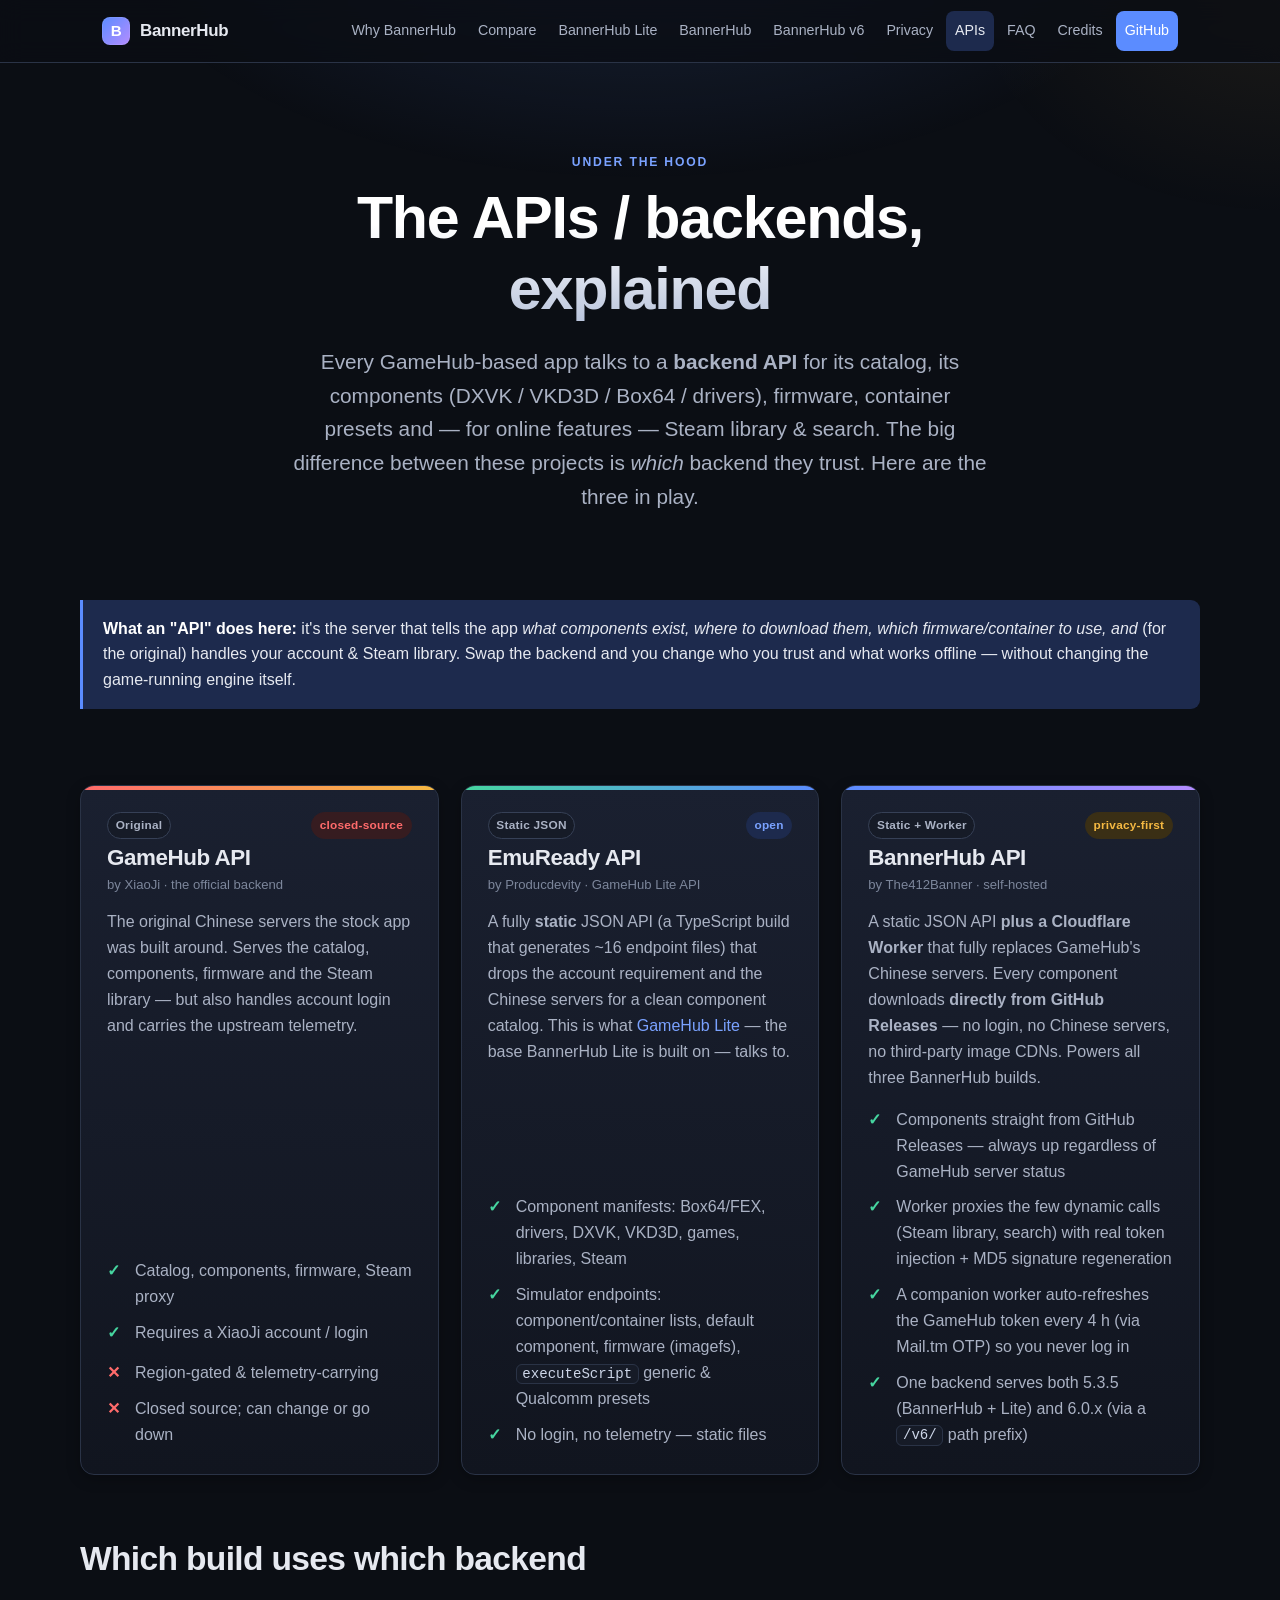
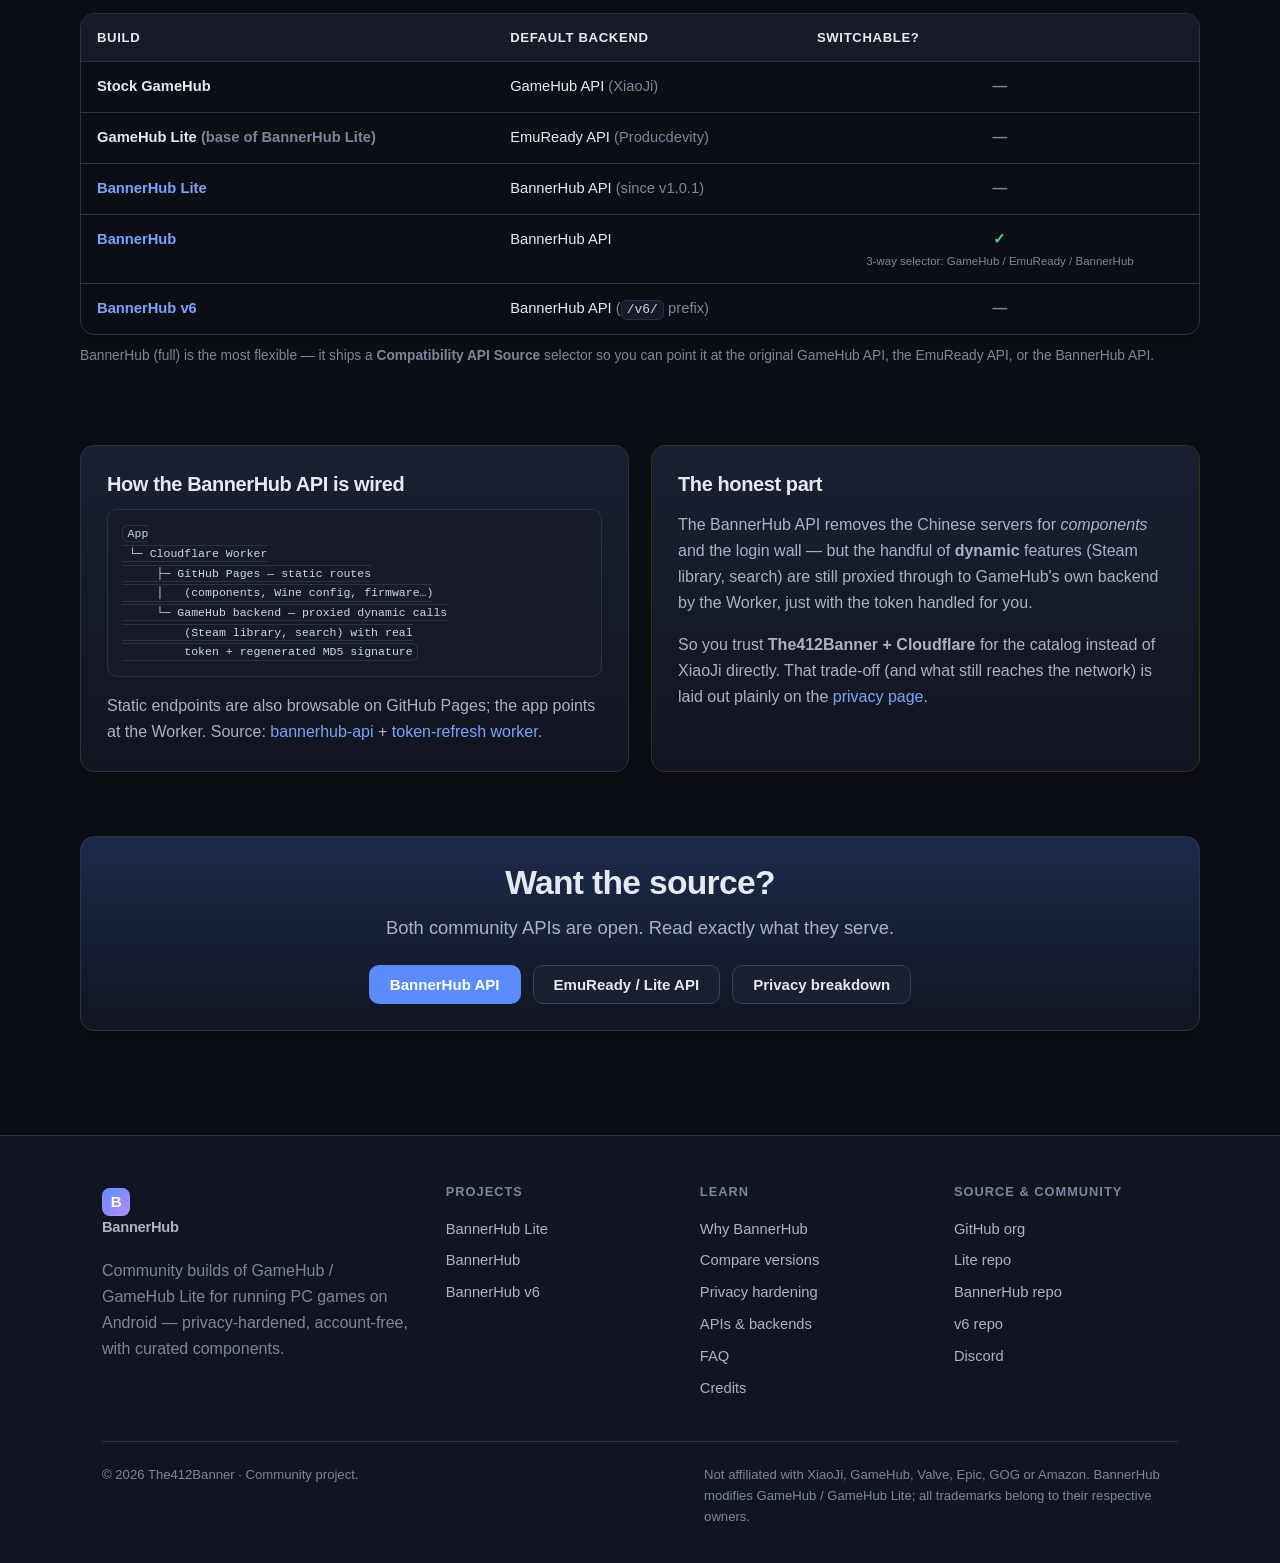
==== apis.html @ e7d0327b "BannerHub website: landing, 3 product pages, comparison matrix, privacy, APIs, FAQ, credits + releas" ====
<!DOCTYPE html>
<html lang="en">
<head>
<meta charset="utf-8">
<meta name="viewport" content="width=device-width, initial-scale=1">
<title>The APIs / backends explained — BannerHub</title>
<meta name="description" content="What the three GameHub backends are and what each offers — the original GameHub API (XiaoJi), the EmuReady / GameHub Lite API (Producdevity), and the self-hosted privacy-respecting BannerHub API — plus which build uses which.">
<link rel="stylesheet" href="assets/css/style.css">
<link rel="icon" href="data:image/svg+xml,%3Csvg xmlns='http://www.w3.org/2000/svg' viewBox='0 0 32 32'%3E%3Crect width='32' height='32' rx='8' fill='%235b8cff'/%3E%3Ctext x='16' y='23' font-size='20' font-family='sans-serif' font-weight='900' fill='white' text-anchor='middle'%3EB%3C/text%3E%3C/svg%3E">
</head>
<body>

<header class="site-header">
  <div class="wrap nav">
    <a class="brand" href="index.html"><span class="logo">B</span> BannerHub</a>
    <button class="nav-toggle" aria-label="Toggle menu" aria-expanded="false">☰</button>
    <nav class="nav-links">
      <a href="why.html">Why BannerHub</a>
      <a href="compare.html">Compare</a>
      <a href="lite.html">BannerHub Lite</a>
      <a href="bannerhub.html">BannerHub</a>
      <a href="v6.html">BannerHub v6</a>
      <a href="v6-privacy.html">Privacy</a>
      <a href="apis.html">APIs</a>
      <a href="faq.html">FAQ</a>
      <a href="credits.html">Credits</a>
      <a class="nav-cta" href="https://github.com/The412Banner" target="_blank" rel="noopener">GitHub</a>
    </nav>
  </div>
</header>

<main>
  <section class="hero wrap" style="padding-bottom:24px">
    <p class="eyebrow">Under the hood</p>
    <h1>The APIs / backends,<br>explained</h1>
    <p class="lead" style="margin:0 auto">Every GameHub-based app talks to a <strong>backend API</strong> for its catalog, its components (DXVK / VKD3D / Box64 / drivers), firmware, container presets and — for online features — Steam library &amp; search. The big difference between these projects is <em>which</em> backend they trust. Here are the three in play.</p>
  </section>

  <section class="wrap section-tight">
    <div class="note">
      <p><strong>What an "API" does here:</strong> it's the server that tells the app <em>what components exist, where to download them, which firmware/container to use, and</em> (for the original) handles your account &amp; Steam library. Swap the backend and you change who you trust and what works offline — without changing the game-running engine itself.</p>
    </div>
  </section>

  <!-- THREE APIS -->
  <section class="section wrap" style="padding-top:14px">
    <div class="grid grid-3">

      <!-- GAMEHUB API -->
      <div class="card product-card fade-up" style="--accentline:linear-gradient(90deg,#ff6b6b,#f5b942)">
        <div class="pc-top"><span class="badge">Original</span><span class="badge" style="color:var(--red);border-color:var(--red-dim);background:var(--red-dim)">closed-source</span></div>
        <h3>GameHub API</h3>
        <p class="pc-base">by XiaoJi · the official backend</p>
        <p class="pc-desc">The original Chinese servers the stock app was built around. Serves the catalog, components, firmware and the Steam library — but also handles account login and carries the upstream telemetry.</p>
        <ul class="flist" style="margin-bottom:14px">
          <li>Catalog, components, firmware, Steam proxy</li>
          <li>Requires a XiaoJi account / login</li>
        </ul>
        <ul class="flist kill" style="margin-bottom:0">
          <li>Region-gated &amp; telemetry-carrying</li>
          <li>Closed source; can change or go down</li>
        </ul>
      </div>

      <!-- EMUREADY API -->
      <div class="card product-card fade-up" style="--accentline:linear-gradient(90deg,#46d6a0,#5b8cff)">
        <div class="pc-top"><span class="badge">Static JSON</span><span class="badge blue">open</span></div>
        <h3>EmuReady API</h3>
        <p class="pc-base">by Producdevity · GameHub&nbsp;Lite API</p>
        <p class="pc-desc">A fully <b>static</b> JSON API (a TypeScript build that generates ~16 endpoint files) that drops the account requirement and the Chinese servers for a clean component catalog. This is what <a href="lite.html">GameHub&nbsp;Lite</a> — the base BannerHub Lite is built on — talks to.</p>
        <ul class="flist" style="margin-bottom:0">
          <li>Component manifests: Box64/FEX, drivers, DXVK, VKD3D, games, libraries, Steam</li>
          <li>Simulator endpoints: component/container lists, default component, firmware (imagefs), <code>executeScript</code> generic &amp; Qualcomm presets</li>
          <li>No login, no telemetry — static files</li>
        </ul>
      </div>

      <!-- BANNERHUB API -->
      <div class="card product-card fade-up" style="--accentline:linear-gradient(90deg,#5b8cff,#b48cff)">
        <div class="pc-top"><span class="badge">Static + Worker</span><span class="badge amber">privacy-first</span></div>
        <h3>BannerHub API</h3>
        <p class="pc-base">by The412Banner · self-hosted</p>
        <p class="pc-desc">A static JSON API <b>plus a Cloudflare Worker</b> that fully replaces GameHub's Chinese servers. Every component downloads <b>directly from GitHub Releases</b> — no login, no Chinese servers, no third-party image CDNs. Powers all three BannerHub builds.</p>
        <ul class="flist" style="margin-bottom:0">
          <li>Components straight from GitHub Releases — always up regardless of GameHub server status</li>
          <li>Worker proxies the few dynamic calls (Steam library, search) with real token injection + MD5 signature regeneration</li>
          <li>A companion worker auto-refreshes the GameHub token every 4 h (via Mail.tm OTP) so you never log in</li>
          <li>One backend serves both 5.3.5 (BannerHub + Lite) and 6.0.x (via a <code>/v6/</code> path prefix)</li>
        </ul>
      </div>

    </div>
  </section>

  <!-- WHICH BUILD USES WHICH -->
  <section class="section wrap" style="padding-top:0">
    <div class="sec-head"><h2 class="fade-up">Which build uses which backend</h2></div>
    <div class="table-scroll fade-up">
      <table>
        <thead><tr><th>Build</th><th>Default backend</th><th>Switchable?</th></tr></thead>
        <tbody>
          <tr><td class="feat">Stock GameHub</td><td>GameHub API <span class="muted">(XiaoJi)</span></td><td class="cmp n">—</td></tr>
          <tr><td class="feat">GameHub Lite <span class="muted">(base of BannerHub Lite)</span></td><td>EmuReady API <span class="muted">(Producdevity)</span></td><td class="cmp n">—</td></tr>
          <tr><td class="feat"><a href="lite.html">BannerHub Lite</a></td><td>BannerHub API <span class="muted">(since v1.0.1)</span></td><td class="cmp n">—</td></tr>
          <tr><td class="feat"><a href="bannerhub.html">BannerHub</a></td><td>BannerHub API</td><td class="cmp y">✓ <small>3-way selector: GameHub / EmuReady / BannerHub</small></td></tr>
          <tr><td class="feat"><a href="v6.html">BannerHub v6</a></td><td>BannerHub API <span class="muted">(<code>/v6/</code> prefix)</span></td><td class="cmp n">—</td></tr>
        </tbody>
      </table>
    </div>
    <p class="muted" style="margin-top:10px;font-size:.86rem">BannerHub (full) is the most flexible — it ships a <b>Compatibility API Source</b> selector so you can point it at the original GameHub API, the EmuReady API, or the BannerHub API.</p>
  </section>

  <!-- ARCHITECTURE / HONEST -->
  <section class="section wrap" style="padding-top:0">
    <div class="grid grid-2">
      <div class="card fade-up">
        <h3 style="margin-top:0">How the BannerHub API is wired</h3>
        <pre style="background:var(--bg-3);border:1px solid var(--border);border-radius:10px;padding:14px;overflow:auto;font-size:.82rem;color:#cdd6e8;line-height:1.5"><code>App
 └─ Cloudflare Worker
     ├─ GitHub Pages — static routes
     │   (components, Wine config, firmware…)
     └─ GameHub backend — proxied dynamic calls
         (Steam library, search) with real
         token + regenerated MD5 signature</code></pre>
        <p style="margin-bottom:0">Static endpoints are also browsable on GitHub Pages; the app points at the Worker. Source: <a href="https://github.com/The412Banner/bannerhub-api" target="_blank" rel="noopener">bannerhub-api</a> + <a href="https://github.com/The412Banner/bannerhub-api-token-refresh" target="_blank" rel="noopener">token-refresh worker</a>.</p>
      </div>
      <div class="card fade-up" style="border-color:var(--accent-dim)">
        <h3 style="margin-top:0">The honest part</h3>
        <p>The BannerHub API removes the Chinese servers for <em>components</em> and the login wall — but the handful of <b>dynamic</b> features (Steam library, search) are still proxied through to GameHub's own backend by the Worker, just with the token handled for you.</p>
        <p style="margin-bottom:0">So you trust <b>The412Banner + Cloudflare</b> for the catalog instead of XiaoJi directly. That trade-off (and what still reaches the network) is laid out plainly on the <a href="v6-privacy.html">privacy page</a>.</p>
      </div>
    </div>
  </section>

  <section class="wrap section" style="padding-top:0">
    <div class="card center fade-up" style="background:linear-gradient(180deg,var(--primary-dim),var(--bg-2))">
      <h2 style="margin-bottom:.3em">Want the source?</h2>
      <p class="lead" style="margin:0 auto 22px">Both community APIs are open. Read exactly what they serve.</p>
      <div class="btn-row" style="justify-content:center">
        <a class="btn btn-primary" href="https://github.com/The412Banner/bannerhub-api" target="_blank" rel="noopener">BannerHub API</a>
        <a class="btn btn-ghost" href="https://github.com/Producdevity/gamehub-lite-api" target="_blank" rel="noopener">EmuReady / Lite API</a>
        <a class="btn btn-ghost" href="v6-privacy.html">Privacy breakdown</a>
      </div>
    </div>
  </section>

</main>

<footer class="site-footer">
  <div class="wrap">
    <div class="foot-grid">
      <div>
        <a class="brand" href="index.html"><span class="logo">B</span> BannerHub</a>
        <p class="foot-disc muted" style="margin-top:14px">Community builds of GameHub / GameHub&nbsp;Lite for running PC games on Android — privacy-hardened, account-free, with curated components.</p>
      </div>
      <div><h4>Projects</h4><a href="lite.html">BannerHub Lite</a><a href="bannerhub.html">BannerHub</a><a href="v6.html">BannerHub v6</a></div>
      <div><h4>Learn</h4><a href="why.html">Why BannerHub</a><a href="compare.html">Compare versions</a><a href="v6-privacy.html">Privacy hardening</a><a href="apis.html">APIs &amp; backends</a><a href="faq.html">FAQ</a><a href="credits.html">Credits</a></div>
      <div><h4>Source &amp; community</h4><a href="https://github.com/The412Banner" target="_blank" rel="noopener">GitHub org</a><a href="https://github.com/The412Banner/Bannerhub-Lite" target="_blank" rel="noopener">Lite repo</a><a href="https://github.com/The412Banner/BannerHub" target="_blank" rel="noopener">BannerHub repo</a><a href="https://github.com/The412Banner/bannerhub-revanced" target="_blank" rel="noopener">v6 repo</a><a href="https://discord.gg/n8S4G2WZQ4" target="_blank" rel="noopener">Discord</a></div>
    </div>
    <div class="foot-bottom">
      <span>© <span id="year">2026</span> The412Banner · Community project.</span>
      <span class="foot-disc">Not affiliated with XiaoJi, GameHub, Valve, Epic, GOG or Amazon. BannerHub modifies GameHub / GameHub&nbsp;Lite; all trademarks belong to their respective owners.</span>
    </div>
  </div>
</footer>

<script src="assets/js/main.js"></script>
</body>
</html>
---- assets/css/style.css ----
/* ============================================================
   BannerHub site — shared theme
   ============================================================ */
:root {
  --bg:        #0b0e14;
  --bg-2:      #11151f;
  --bg-3:      #161b27;
  --surface:   #1a2030;
  --surface-2: #212838;
  --border:    #2a3346;
  --border-2:  #364056;
  --text:      #e6e9f0;
  --text-2:    #aab2c4;
  --text-3:    #7c869b;
  --primary:   #5b8cff;
  --primary-2: #7aa2ff;
  --primary-dim:#1d2a4d;
  --accent:    #f5b942;       /* amber — BannerHub update-banner motif */
  --accent-dim:#3a2f15;
  --green:     #46d6a0;
  --green-dim: #15302a;
  --red:       #ff6b6b;
  --red-dim:   #361c20;
  --purple:    #b48cff;
  --radius:    14px;
  --radius-sm: 9px;
  --maxw:      1120px;
  --shadow:    0 10px 30px rgba(0,0,0,.35);
  --shadow-sm: 0 4px 14px rgba(0,0,0,.25);
  --font: -apple-system, BlinkMacSystemFont, "Segoe UI", Roboto, Helvetica, Arial, sans-serif;
  --mono: ui-monospace, SFMono-Regular, "SF Mono", Menlo, Consolas, monospace;
}

* { box-sizing: border-box; }
html { scroll-behavior: smooth; scroll-padding-top: 80px; }
body {
  margin: 0;
  font-family: var(--font);
  background: var(--bg);
  color: var(--text);
  line-height: 1.62;
  -webkit-font-smoothing: antialiased;
  text-rendering: optimizeLegibility;
  overflow-x: hidden;
}
body::before {
  /* subtle ambient glow */
  content: "";
  position: fixed; inset: 0;
  background:
    radial-gradient(70% 50% at 50% -10%, rgba(91,140,255,.16), transparent 60%),
    radial-gradient(40% 40% at 100% 0%, rgba(245,185,66,.07), transparent 60%);
  pointer-events: none; z-index: 0;
}
main, .site-header, .site-footer { position: relative; z-index: 1; }

a { color: var(--primary-2); text-decoration: none; }
a:hover { text-decoration: underline; }
img { max-width: 100%; }
h1,h2,h3,h4 { line-height: 1.2; font-weight: 700; letter-spacing: -.02em; }
h2 { font-size: clamp(1.5rem, 3vw, 2.1rem); margin: 0 0 .6em; }
h3 { font-size: 1.25rem; margin: 1.6em 0 .5em; }
p  { color: var(--text-2); }
code, kbd { font-family: var(--mono); font-size: .88em; background: var(--bg-3);
  border: 1px solid var(--border); border-radius: 6px; padding: .1em .4em; color: #cdd6e8; }
hr { border: none; border-top: 1px solid var(--border); margin: 2.5rem 0; }

.wrap { max-width: var(--maxw); margin: 0 auto; padding: 0 22px; }
.section { padding: 64px 0; }
.section-tight { padding: 40px 0; }
.muted { color: var(--text-3); }
.center { text-align: center; }
.lead { font-size: 1.15rem; color: var(--text-2); max-width: 60ch; }
.eyebrow { text-transform: uppercase; letter-spacing: .15em; font-size: .76rem;
  font-weight: 700; color: var(--primary-2); margin: 0 0 .6rem; }

/* ---------- header / nav ---------- */
.site-header {
  position: sticky; top: 0; z-index: 50;
  backdrop-filter: blur(12px);
  background: rgba(11,14,20,.78);
  border-bottom: 1px solid var(--border);
}
.nav { display: flex; align-items: center; gap: 12px; height: 62px; }
.brand { display: flex; align-items: center; gap: 10px; font-weight: 800;
  font-size: 1.06rem; color: var(--text); letter-spacing: -.02em; }
.brand:hover { text-decoration: none; }
.brand .logo {
  width: 28px; height: 28px; border-radius: 8px;
  background: linear-gradient(135deg, var(--primary), var(--purple));
  display: grid; place-items: center; color: #fff; font-weight: 900; font-size: .95rem;
  box-shadow: 0 0 0 1px rgba(255,255,255,.08) inset;
}
.brand .v6 { font-size: .62rem; color: var(--accent); font-weight: 800;
  border: 1px solid var(--accent-dim); background: var(--accent-dim);
  padding: .05em .4em; border-radius: 5px; }
.nav-links { display: flex; gap: 4px; margin-left: auto; align-items: center; }
.nav-links a {
  color: var(--text-2); padding: 8px 9px; border-radius: 8px; font-size: .89rem;
  font-weight: 500; white-space: nowrap; transition: background .15s, color .15s;
}
.nav-links a:hover { background: var(--surface); color: var(--text); text-decoration: none; }
.nav-links a.active { color: var(--text); background: var(--primary-dim); }
.nav-cta {
  background: var(--primary) !important; color: #fff !important; font-weight: 600;
}
.nav-cta:hover { background: var(--primary-2) !important; }
.nav-toggle { display: none; margin-left: auto; background: var(--surface);
  border: 1px solid var(--border); color: var(--text); width: 40px; height: 38px;
  border-radius: 9px; font-size: 1.2rem; cursor: pointer; }

@media (max-width: 860px) {
  .nav-toggle { display: block; }
  .nav-links {
    position: absolute; top: 62px; left: 0; right: 0; flex-direction: column;
    background: var(--bg-2); border-bottom: 1px solid var(--border);
    padding: 12px; gap: 4px; margin: 0; display: none;
  }
  .nav-links.open { display: flex; }
  .nav-links a { width: 100%; padding: 11px 14px; }
}

/* ---------- buttons ---------- */
.btn {
  display: inline-flex; align-items: center; gap: 8px; cursor: pointer;
  font-weight: 600; font-size: .94rem; padding: 11px 20px; border-radius: 10px;
  border: 1px solid transparent; transition: transform .12s, background .15s, border-color .15s;
  text-decoration: none; line-height: 1;
}
.btn:hover { text-decoration: none; transform: translateY(-1px); }
.btn-primary { background: var(--primary); color: #fff; }
.btn-primary:hover { background: var(--primary-2); }
.btn-ghost { background: var(--surface); color: var(--text); border-color: var(--border-2); }
.btn-ghost:hover { background: var(--surface-2); }
.btn-sm { padding: 8px 14px; font-size: .85rem; }
.btn-row { display: flex; flex-wrap: wrap; gap: 12px; }

/* ---------- hero ---------- */
.hero { padding: 90px 0 56px; text-align: center; }
.hero h1 { font-size: clamp(2.2rem, 6vw, 3.7rem); margin: 0 0 .35em;
  background: linear-gradient(180deg, #fff 30%, #b9c4dc); -webkit-background-clip: text;
  background-clip: text; -webkit-text-fill-color: transparent; }
.hero .lead { margin: 0 auto 28px; font-size: clamp(1.05rem,2.2vw,1.3rem); }
.hero .btn-row { justify-content: center; }
.hero-note { margin-top: 18px; font-size: .85rem; color: var(--text-3); }

/* ---------- cards / grid ---------- */
.grid { display: grid; gap: 22px; }
.grid-3 { grid-template-columns: repeat(3, 1fr); }
.grid-2 { grid-template-columns: repeat(2, 1fr); }
@media (max-width: 920px){ .grid-3 { grid-template-columns: 1fr; } .grid-2 { grid-template-columns: 1fr; } }

.card {
  background: linear-gradient(180deg, var(--surface), var(--bg-2));
  border: 1px solid var(--border); border-radius: var(--radius);
  padding: 26px; box-shadow: var(--shadow-sm);
}
.card.feature { padding: 22px; }
.card h3 { margin-top: 0; }

/* product cards */
.product-card { display: flex; flex-direction: column; position: relative; overflow: hidden; }
.product-card::before {
  content: ""; position: absolute; top: 0; left: 0; right: 0; height: 4px;
  background: var(--accentline, var(--primary));
}
.product-card .pc-top { display: flex; align-items: center; justify-content: space-between; gap: 10px; }
.product-card h3 { font-size: 1.4rem; margin: 6px 0 2px; }
.product-card .pc-base { font-size: .82rem; color: var(--text-3); margin: 0 0 14px; }
.product-card .pc-desc { color: var(--text-2); flex: 1; margin: 0 0 16px; }
.product-card .pc-meta { display: flex; flex-wrap: wrap; gap: 8px; margin-bottom: 16px; }
.product-card .btn-row { margin-top: auto; }

/* ---------- badges / chips ---------- */
.badge {
  display: inline-flex; align-items: center; gap: 5px; font-size: .74rem; font-weight: 700;
  padding: .25em .65em; border-radius: 999px; letter-spacing: .02em;
  border: 1px solid var(--border-2); background: var(--bg-3); color: var(--text-2);
}
.badge.ver { color: var(--green); border-color: var(--green-dim); background: var(--green-dim); }
.badge.amber { color: var(--accent); border-color: var(--accent-dim); background: var(--accent-dim); }
.badge.blue { color: var(--primary-2); border-color: var(--primary-dim); background: var(--primary-dim); }
.badge.purple { color: var(--purple); border-color: #2c2350; background: #2c2350; }
.chips { display: flex; flex-wrap: wrap; gap: 7px; }
.chip { font-size: .78rem; color: var(--text-2); background: var(--bg-3);
  border: 1px solid var(--border); border-radius: 7px; padding: .3em .6em; }

/* ---------- feature list ---------- */
.flist { list-style: none; padding: 0; margin: 0; display: grid; gap: 10px; }
.flist li { padding-left: 28px; position: relative; color: var(--text-2); }
.flist li::before { content: "✓"; position: absolute; left: 0; top: 0; color: var(--green);
  font-weight: 800; }
.flist.kill li::before { content: "✕"; color: var(--red); }
.flist.dot li::before { content: "•"; color: var(--primary-2); font-size: 1.3em; line-height: 1; }

/* ---------- tables / comparison ---------- */
.table-scroll { overflow-x: auto; border: 1px solid var(--border); border-radius: var(--radius);
  box-shadow: var(--shadow-sm); }
table { border-collapse: collapse; width: 100%; font-size: .92rem; }
th, td { text-align: left; padding: 13px 16px; border-bottom: 1px solid var(--border); vertical-align: top; }
thead th { background: var(--bg-3); color: var(--text); font-weight: 700; position: sticky; top: 0;
  font-size: .82rem; text-transform: uppercase; letter-spacing: .05em; }
tbody tr:hover { background: rgba(255,255,255,.018); }
tbody tr:last-child td { border-bottom: none; }
td.feat { font-weight: 600; color: var(--text); }
.cmp { text-align: center; font-weight: 700; }
.cmp.y { color: var(--green); }
.cmp.n { color: var(--text-3); }
.cmp.p { color: var(--accent); }
.cmp small { display: block; font-weight: 400; color: var(--text-3); font-size: .72rem; }
table.cmp-table th:not(:first-child), table.cmp-table td:not(:first-child) { text-align: center; }
table.cmp-table th:first-child { width: 34%; }
table.cmp-table thead th small { display: block; font-weight: 400; color: var(--text-3);
  font-size: .72rem; margin-top: 3px; text-transform: none; letter-spacing: 0; }
table.cmp-table thead th .v { color: var(--green); font-weight: 700; }
table.cmp-table tr.grp td { background: var(--bg-3); color: var(--primary-2); font-weight: 700;
  text-transform: uppercase; letter-spacing: .06em; font-size: .76rem; text-align: left !important;
  border-top: 2px solid var(--border-2); position: sticky; }

/* ---------- changelog / timeline ---------- */
.timeline { position: relative; margin: 0; padding: 0 0 0 26px; }
.timeline::before { content: ""; position: absolute; left: 6px; top: 6px; bottom: 6px;
  width: 2px; background: var(--border-2); }
.rel { position: relative; padding: 0 0 30px; }
.rel::before { content: ""; position: absolute; left: -26px; top: 5px; width: 12px; height: 12px;
  border-radius: 50%; background: var(--primary); box-shadow: 0 0 0 4px var(--bg); }
.rel.latest::before { background: var(--accent); box-shadow: 0 0 0 4px var(--bg), 0 0 12px var(--accent); }
.rel-head { display: flex; align-items: baseline; flex-wrap: wrap; gap: 10px; margin-bottom: 6px; }
.rel-head .ver { font-weight: 800; font-size: 1.12rem; color: var(--text); }
.rel-head .date { font-size: .8rem; color: var(--text-3); }
.rel-head a.src { font-size: .8rem; margin-left: auto; }
.rel ul { margin: 6px 0 0; padding-left: 18px; }
.rel ul li { color: var(--text-2); margin-bottom: 5px; }
.rel ul li b, .rel p b { color: var(--text); }

/* ---------- callouts ---------- */
.note { border-left: 3px solid var(--primary); background: var(--primary-dim);
  border-radius: 0 var(--radius-sm) var(--radius-sm) 0; padding: 16px 20px; margin: 22px 0; }
.note.warn { border-color: var(--accent); background: var(--accent-dim); }
.note.danger { border-color: var(--red); background: var(--red-dim); }
.note p { color: var(--text); margin: 0; }
.note p + p { margin-top: 8px; }
.note strong { color: #fff; }

/* ---------- FAQ accordion ---------- */
.faq { display: grid; gap: 12px; }
.faq details {
  border: 1px solid var(--border); border-radius: var(--radius-sm);
  background: var(--surface); overflow: hidden;
}
.faq details[open] { border-color: var(--border-2); }
.faq summary {
  cursor: pointer; list-style: none; padding: 17px 50px 17px 20px; font-weight: 600;
  color: var(--text); position: relative; user-select: none;
}
.faq summary::-webkit-details-marker { display: none; }
.faq summary::after { content: "+"; position: absolute; right: 20px; top: 50%;
  transform: translateY(-50%); font-size: 1.4rem; color: var(--primary-2); font-weight: 400;
  transition: transform .2s; }
.faq details[open] summary::after { transform: translateY(-50%) rotate(45deg); }
.faq summary:hover { background: var(--surface-2); }
.faq .faq-body { padding: 0 20px 18px; color: var(--text-2); }
.faq .faq-body p:first-child { margin-top: 0; }

/* ---------- section heading helper ---------- */
.sec-head { max-width: 62ch; margin-bottom: 34px; }
.sec-head.center { margin-left: auto; margin-right: auto; }

/* ---------- icon tiles (why page) ---------- */
.tile { display: flex; gap: 16px; align-items: flex-start; }
.tile .ic { flex: 0 0 auto; width: 44px; height: 44px; border-radius: 11px;
  display: grid; place-items: center; font-size: 1.35rem;
  background: var(--primary-dim); border: 1px solid var(--border-2); }
.tile h3 { margin: 2px 0 6px; font-size: 1.1rem; }
.tile p { margin: 0; }

/* ---------- footer ---------- */
.site-footer { border-top: 1px solid var(--border); background: var(--bg-2); padding: 48px 0 36px; margin-top: 40px; }
.foot-grid { display: grid; grid-template-columns: 1.4fr 1fr 1fr 1fr; gap: 30px; }
@media (max-width: 760px){ .foot-grid { grid-template-columns: 1fr 1fr; } }
.foot-grid h4 { font-size: .8rem; text-transform: uppercase; letter-spacing: .08em;
  color: var(--text-3); margin: 0 0 14px; }
.foot-grid a { display: block; color: var(--text-2); padding: 4px 0; font-size: .92rem; }
.foot-grid a:hover { color: var(--text); text-decoration: none; }
.foot-bottom { margin-top: 36px; padding-top: 22px; border-top: 1px solid var(--border);
  display: flex; flex-wrap: wrap; gap: 12px; justify-content: space-between;
  color: var(--text-3); font-size: .82rem; }
.foot-disc { max-width: 65ch; }

/* ---------- misc ---------- */
.pill-row { display: flex; flex-wrap: wrap; gap: 10px; align-items: center; margin: 10px 0; }
.kv { display: grid; grid-template-columns: max-content 1fr; gap: 6px 18px; font-size: .92rem; }
.kv dt { color: var(--text-3); }
.kv dd { margin: 0; color: var(--text); }
.anchor-nav { display: flex; flex-wrap: wrap; gap: 8px; margin: 24px 0 0; }
.anchor-nav a { font-size: .85rem; padding: 6px 12px; border-radius: 8px;
  background: var(--surface); border: 1px solid var(--border); color: var(--text-2); }
.anchor-nav a:hover { background: var(--surface-2); color: var(--text); text-decoration: none; }
.fade-up { opacity: 0; transform: translateY(14px); transition: opacity .6s ease, transform .6s ease; }
.fade-up.in { opacity: 1; transform: none; }
@media (prefers-reduced-motion: reduce){ .fade-up { opacity:1; transform:none; transition:none; } html{scroll-behavior:auto;} }
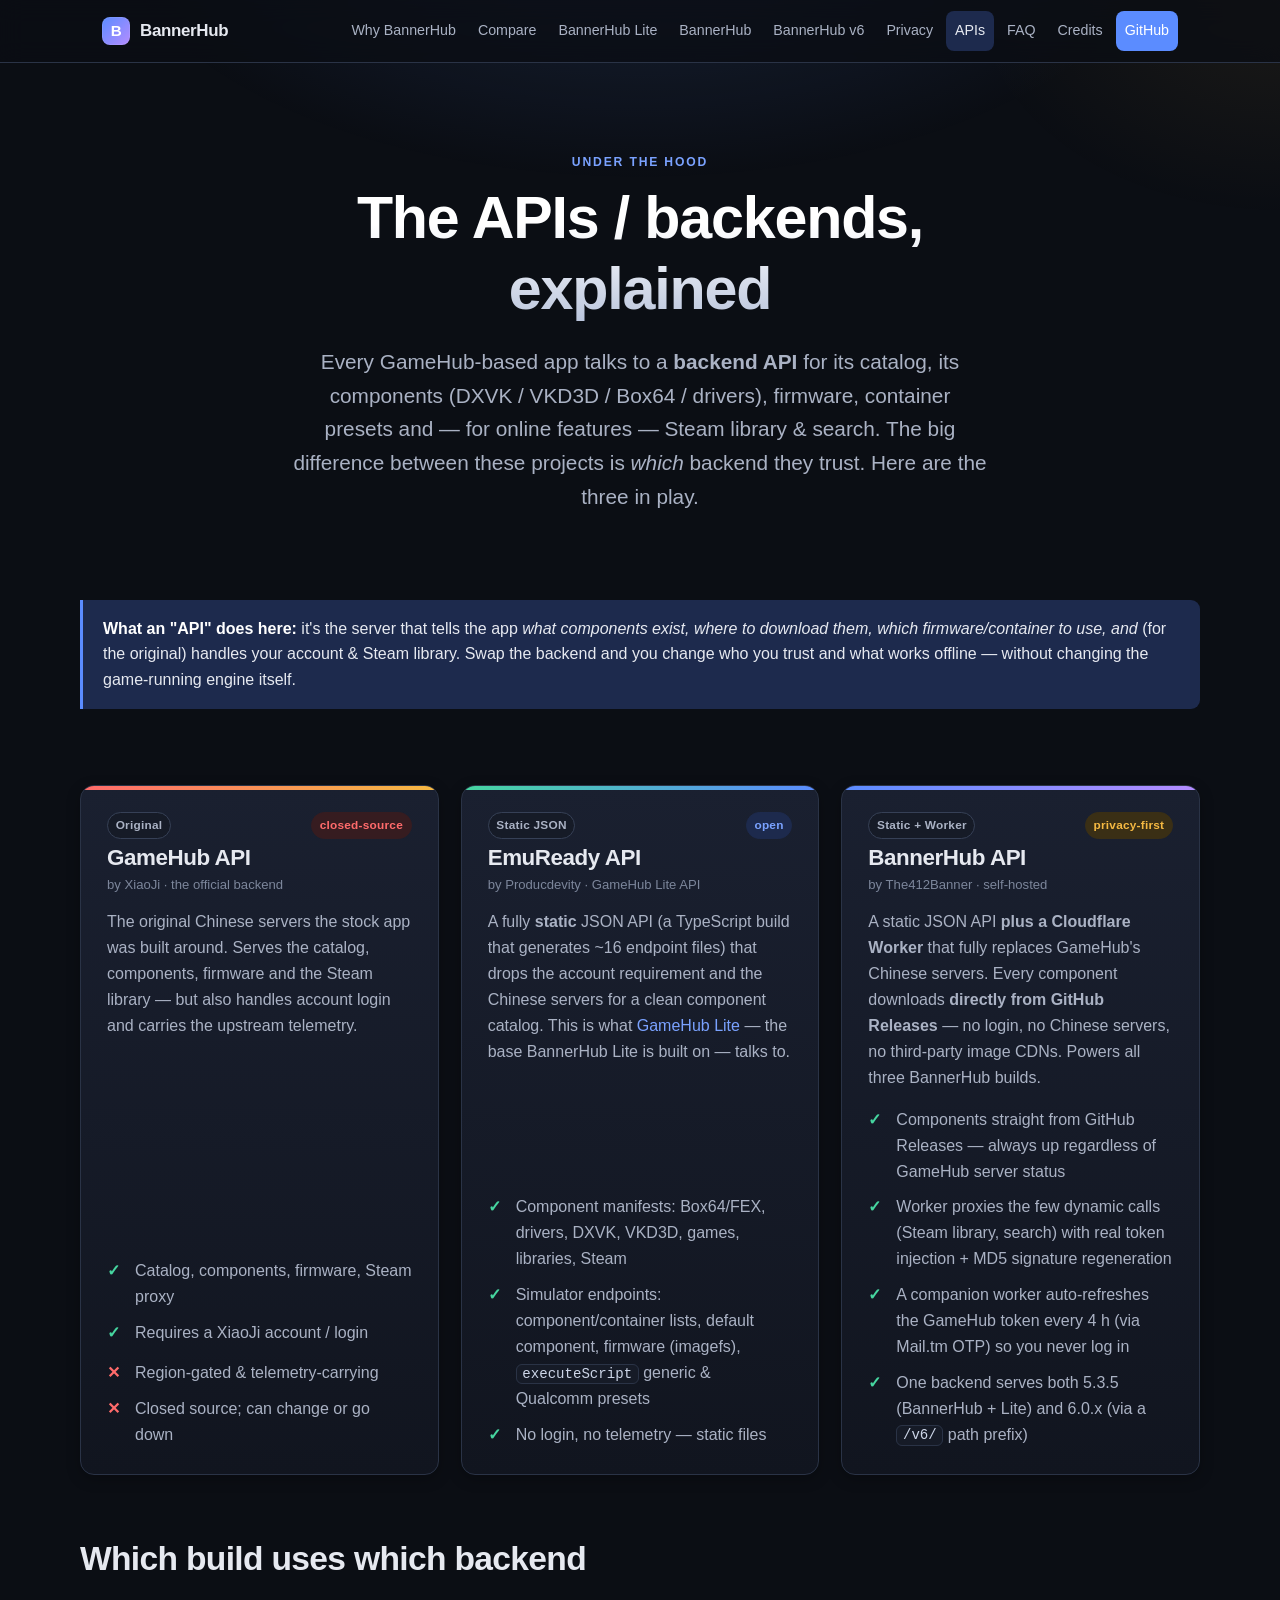
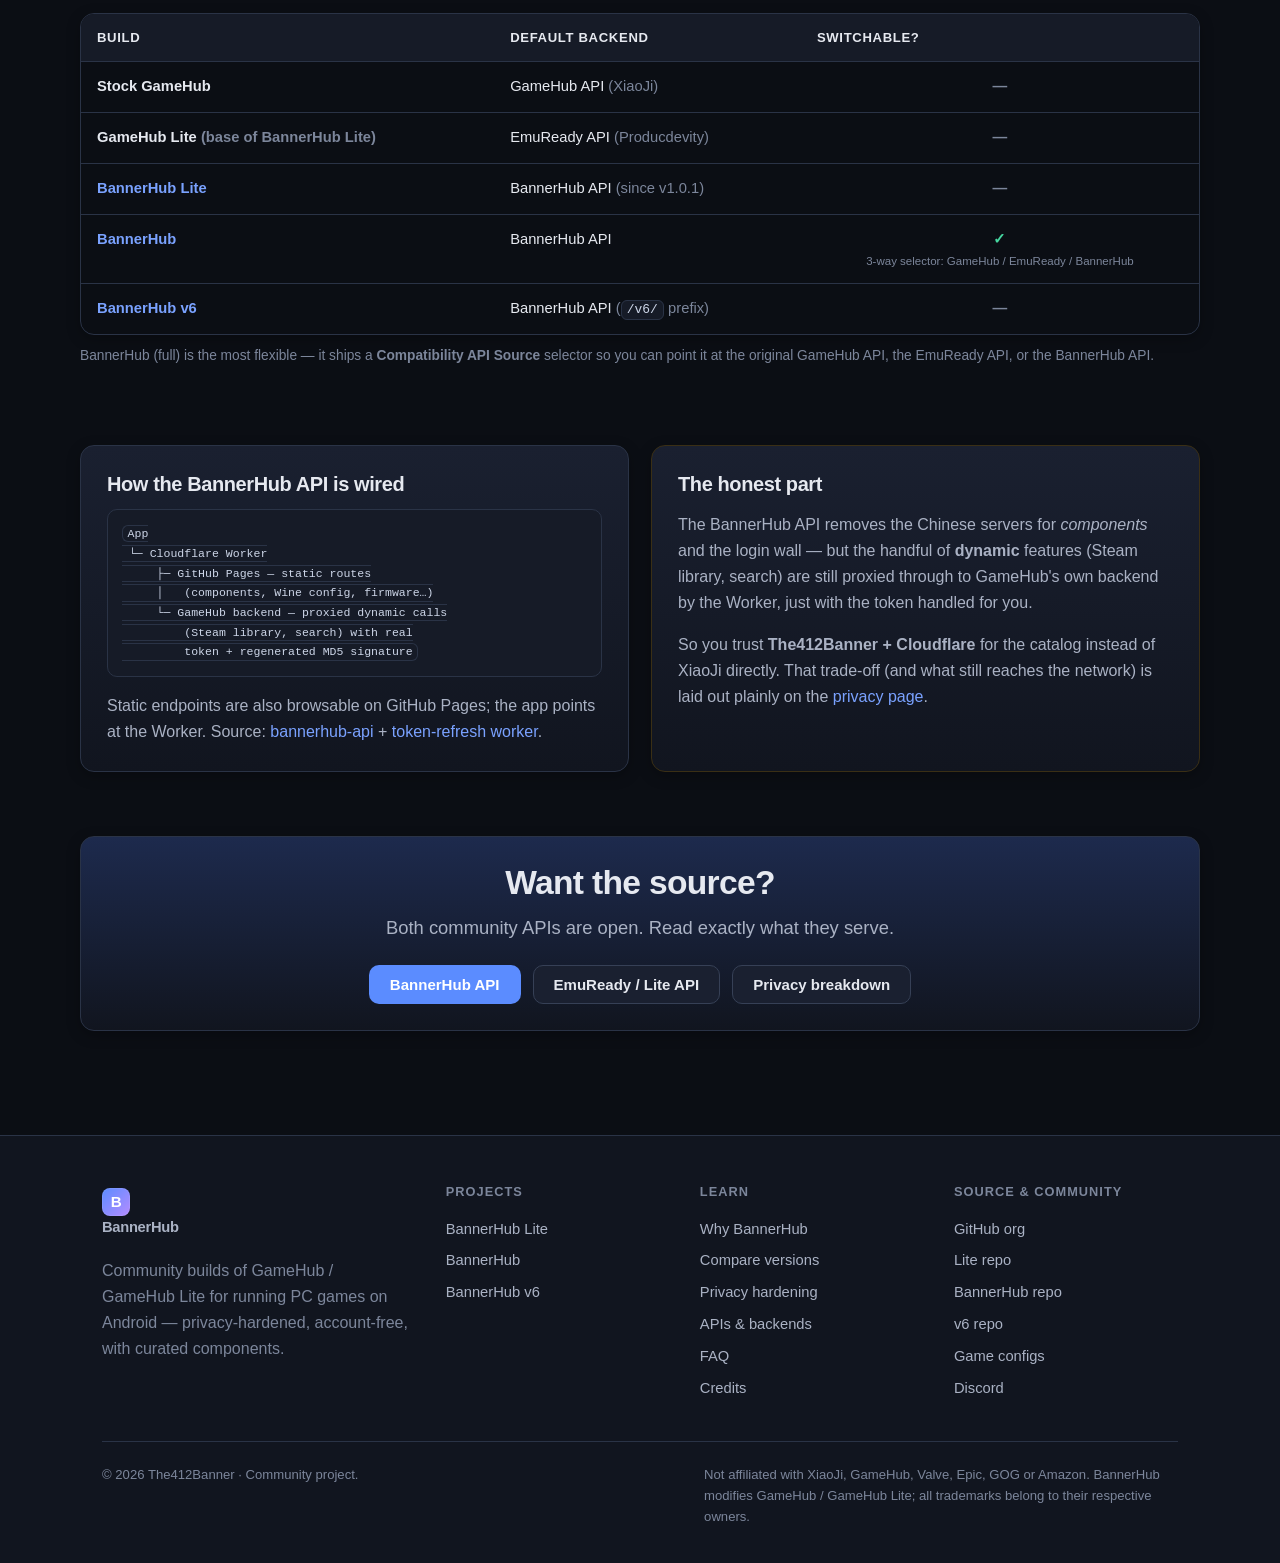
==== commit 8a924825: "Add community game-configs coverage: footer links, BannerHub feature link, FAQ entry" ====
--- a/apis.html
+++ b/apis.html
@@ -155,7 +155,7 @@
       </div>
       <div><h4>Projects</h4><a href="lite.html">BannerHub Lite</a><a href="bannerhub.html">BannerHub</a><a href="v6.html">BannerHub v6</a></div>
       <div><h4>Learn</h4><a href="why.html">Why BannerHub</a><a href="compare.html">Compare versions</a><a href="v6-privacy.html">Privacy hardening</a><a href="apis.html">APIs &amp; backends</a><a href="faq.html">FAQ</a><a href="credits.html">Credits</a></div>
-      <div><h4>Source &amp; community</h4><a href="https://github.com/The412Banner" target="_blank" rel="noopener">GitHub org</a><a href="https://github.com/The412Banner/Bannerhub-Lite" target="_blank" rel="noopener">Lite repo</a><a href="https://github.com/The412Banner/BannerHub" target="_blank" rel="noopener">BannerHub repo</a><a href="https://github.com/The412Banner/bannerhub-revanced" target="_blank" rel="noopener">v6 repo</a><a href="https://discord.gg/n8S4G2WZQ4" target="_blank" rel="noopener">Discord</a></div>
+      <div><h4>Source &amp; community</h4><a href="https://github.com/The412Banner" target="_blank" rel="noopener">GitHub org</a><a href="https://github.com/The412Banner/Bannerhub-Lite" target="_blank" rel="noopener">Lite repo</a><a href="https://github.com/The412Banner/BannerHub" target="_blank" rel="noopener">BannerHub repo</a><a href="https://github.com/The412Banner/bannerhub-revanced" target="_blank" rel="noopener">v6 repo</a><a href="https://the412banner.github.io/bannerhub-game-configs/" target="_blank" rel="noopener">Game configs</a><a href="https://discord.gg/n8S4G2WZQ4" target="_blank" rel="noopener">Discord</a></div>
     </div>
     <div class="foot-bottom">
       <span>© <span id="year">2026</span> The412Banner · Community project.</span>
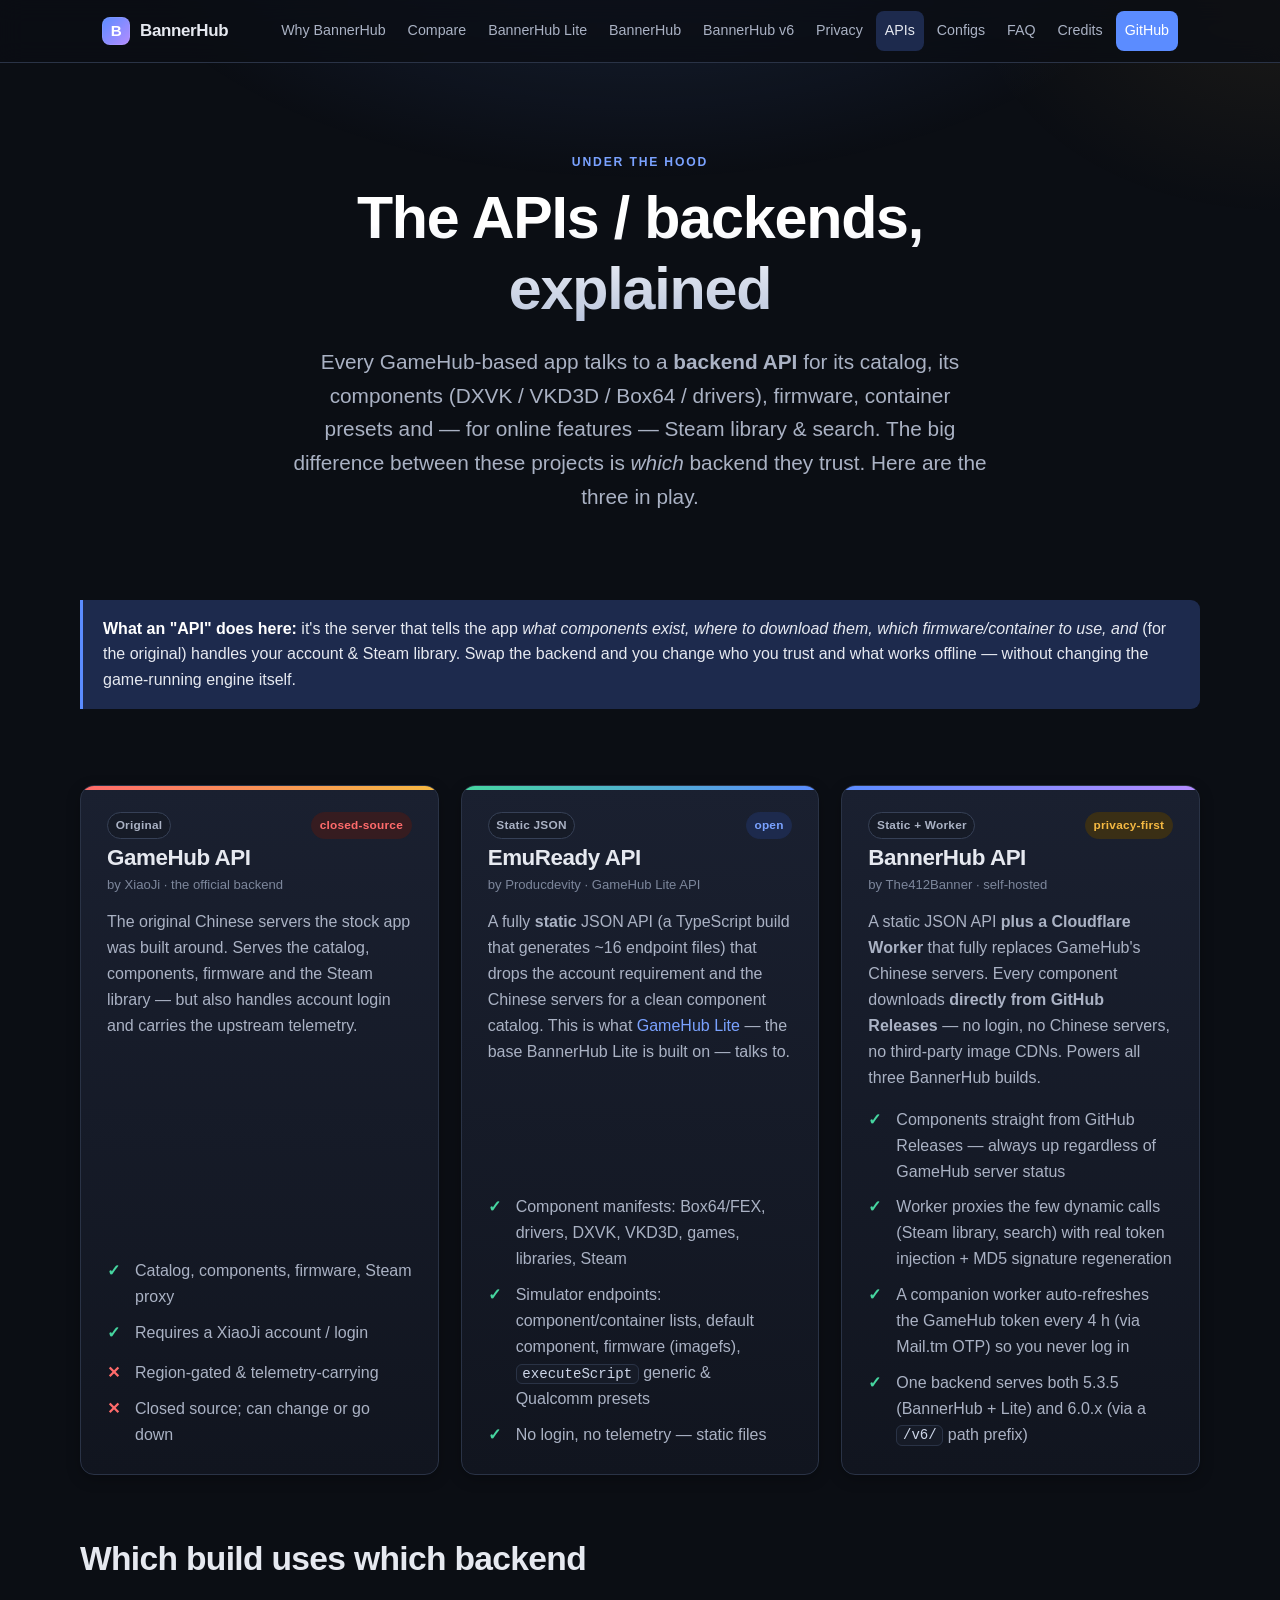
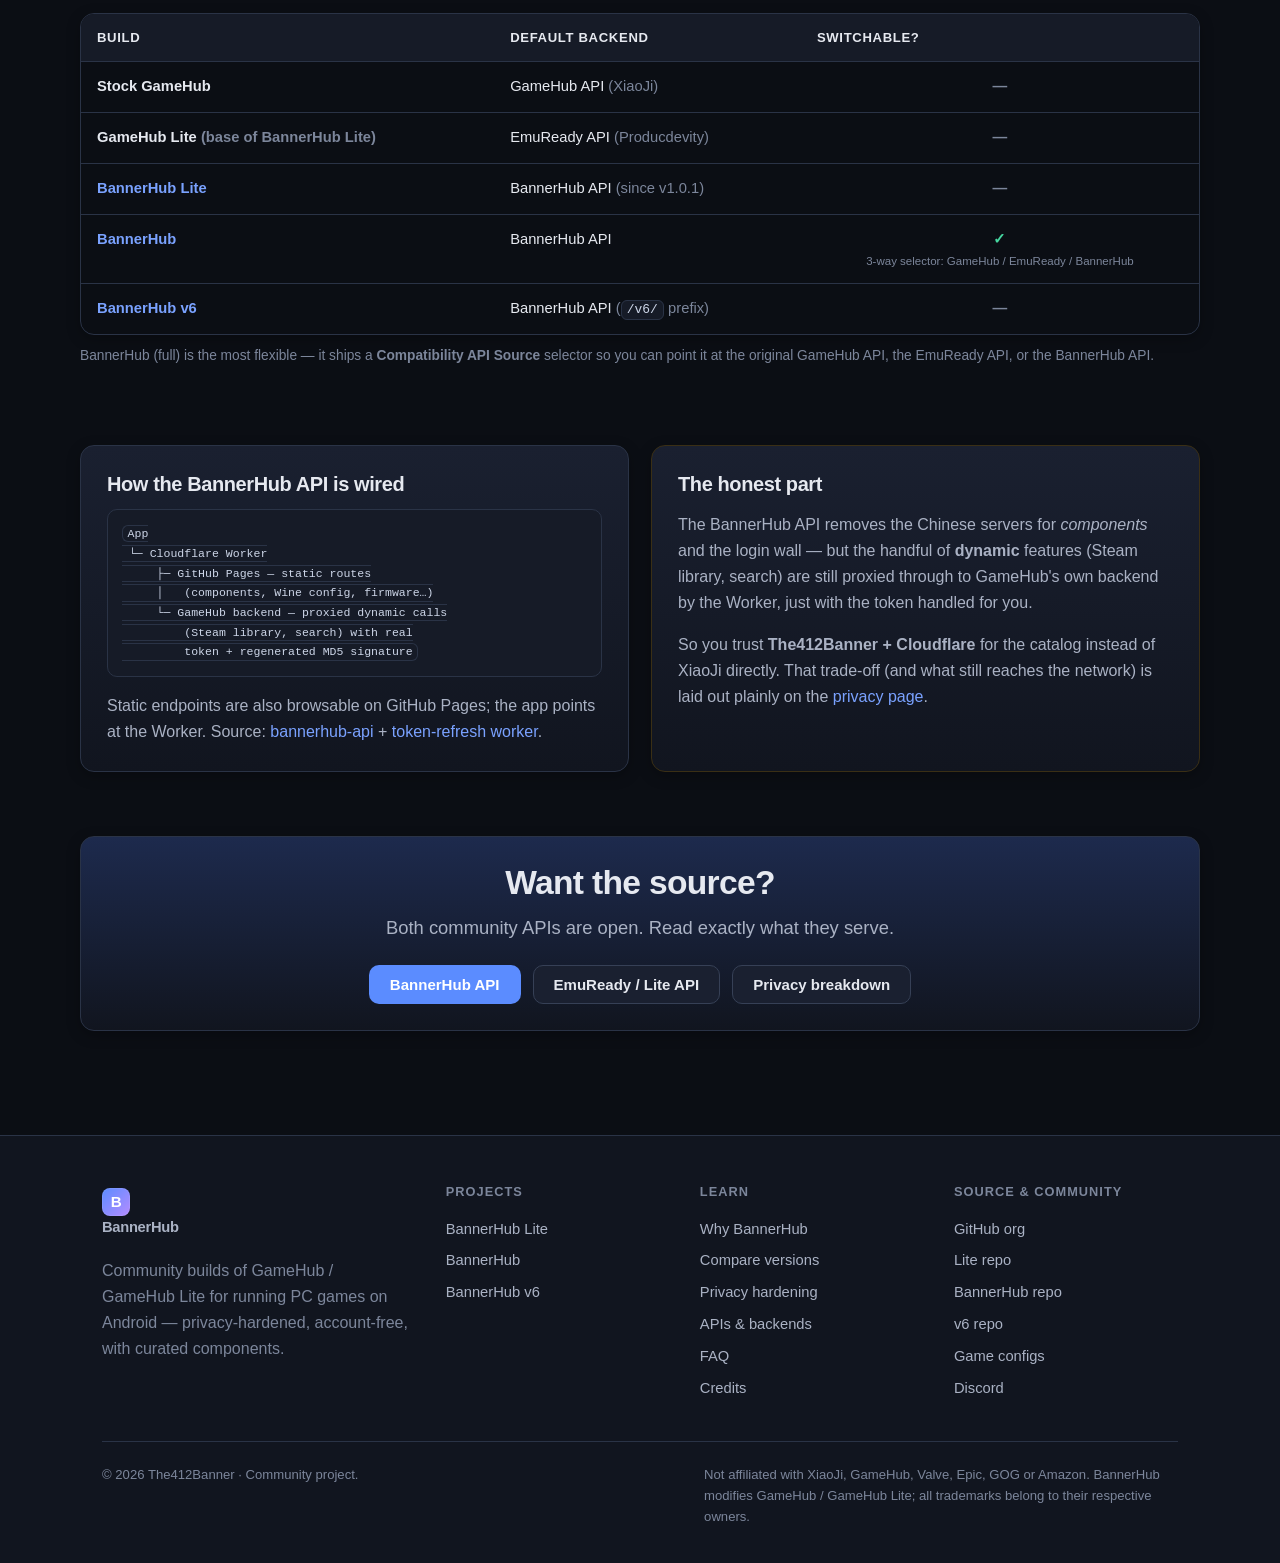
==== commit e8189143: "Add dedicated Community Game Configs page; nav+footer links; refresh config counts (7,000+/1,700+); " ====
--- a/apis.html
+++ b/apis.html
@@ -22,6 +22,7 @@
       <a href="v6.html">BannerHub v6</a>
       <a href="v6-privacy.html">Privacy</a>
       <a href="apis.html">APIs</a>
+      <a href="configs.html">Configs</a>
       <a href="faq.html">FAQ</a>
       <a href="credits.html">Credits</a>
       <a class="nav-cta" href="https://github.com/The412Banner" target="_blank" rel="noopener">GitHub</a>
@@ -155,7 +156,7 @@
       </div>
       <div><h4>Projects</h4><a href="lite.html">BannerHub Lite</a><a href="bannerhub.html">BannerHub</a><a href="v6.html">BannerHub v6</a></div>
       <div><h4>Learn</h4><a href="why.html">Why BannerHub</a><a href="compare.html">Compare versions</a><a href="v6-privacy.html">Privacy hardening</a><a href="apis.html">APIs &amp; backends</a><a href="faq.html">FAQ</a><a href="credits.html">Credits</a></div>
-      <div><h4>Source &amp; community</h4><a href="https://github.com/The412Banner" target="_blank" rel="noopener">GitHub org</a><a href="https://github.com/The412Banner/Bannerhub-Lite" target="_blank" rel="noopener">Lite repo</a><a href="https://github.com/The412Banner/BannerHub" target="_blank" rel="noopener">BannerHub repo</a><a href="https://github.com/The412Banner/bannerhub-revanced" target="_blank" rel="noopener">v6 repo</a><a href="https://the412banner.github.io/bannerhub-game-configs/" target="_blank" rel="noopener">Game configs</a><a href="https://discord.gg/n8S4G2WZQ4" target="_blank" rel="noopener">Discord</a></div>
+      <div><h4>Source &amp; community</h4><a href="https://github.com/The412Banner" target="_blank" rel="noopener">GitHub org</a><a href="https://github.com/The412Banner/Bannerhub-Lite" target="_blank" rel="noopener">Lite repo</a><a href="https://github.com/The412Banner/BannerHub" target="_blank" rel="noopener">BannerHub repo</a><a href="https://github.com/The412Banner/bannerhub-revanced" target="_blank" rel="noopener">v6 repo</a><a href="configs.html">Game configs</a><a href="https://discord.gg/n8S4G2WZQ4" target="_blank" rel="noopener">Discord</a></div>
     </div>
     <div class="foot-bottom">
       <span>© <span id="year">2026</span> The412Banner · Community project.</span>
--- a/assets/css/style.css
+++ b/assets/css/style.css
@@ -109,7 +109,7 @@
   border: 1px solid var(--border); color: var(--text); width: 40px; height: 38px;
   border-radius: 9px; font-size: 1.2rem; cursor: pointer; }
 
-@media (max-width: 860px) {
+@media (max-width: 1080px) {
   .nav-toggle { display: block; }
   .nav-links {
     position: absolute; top: 62px; left: 0; right: 0; flex-direction: column;
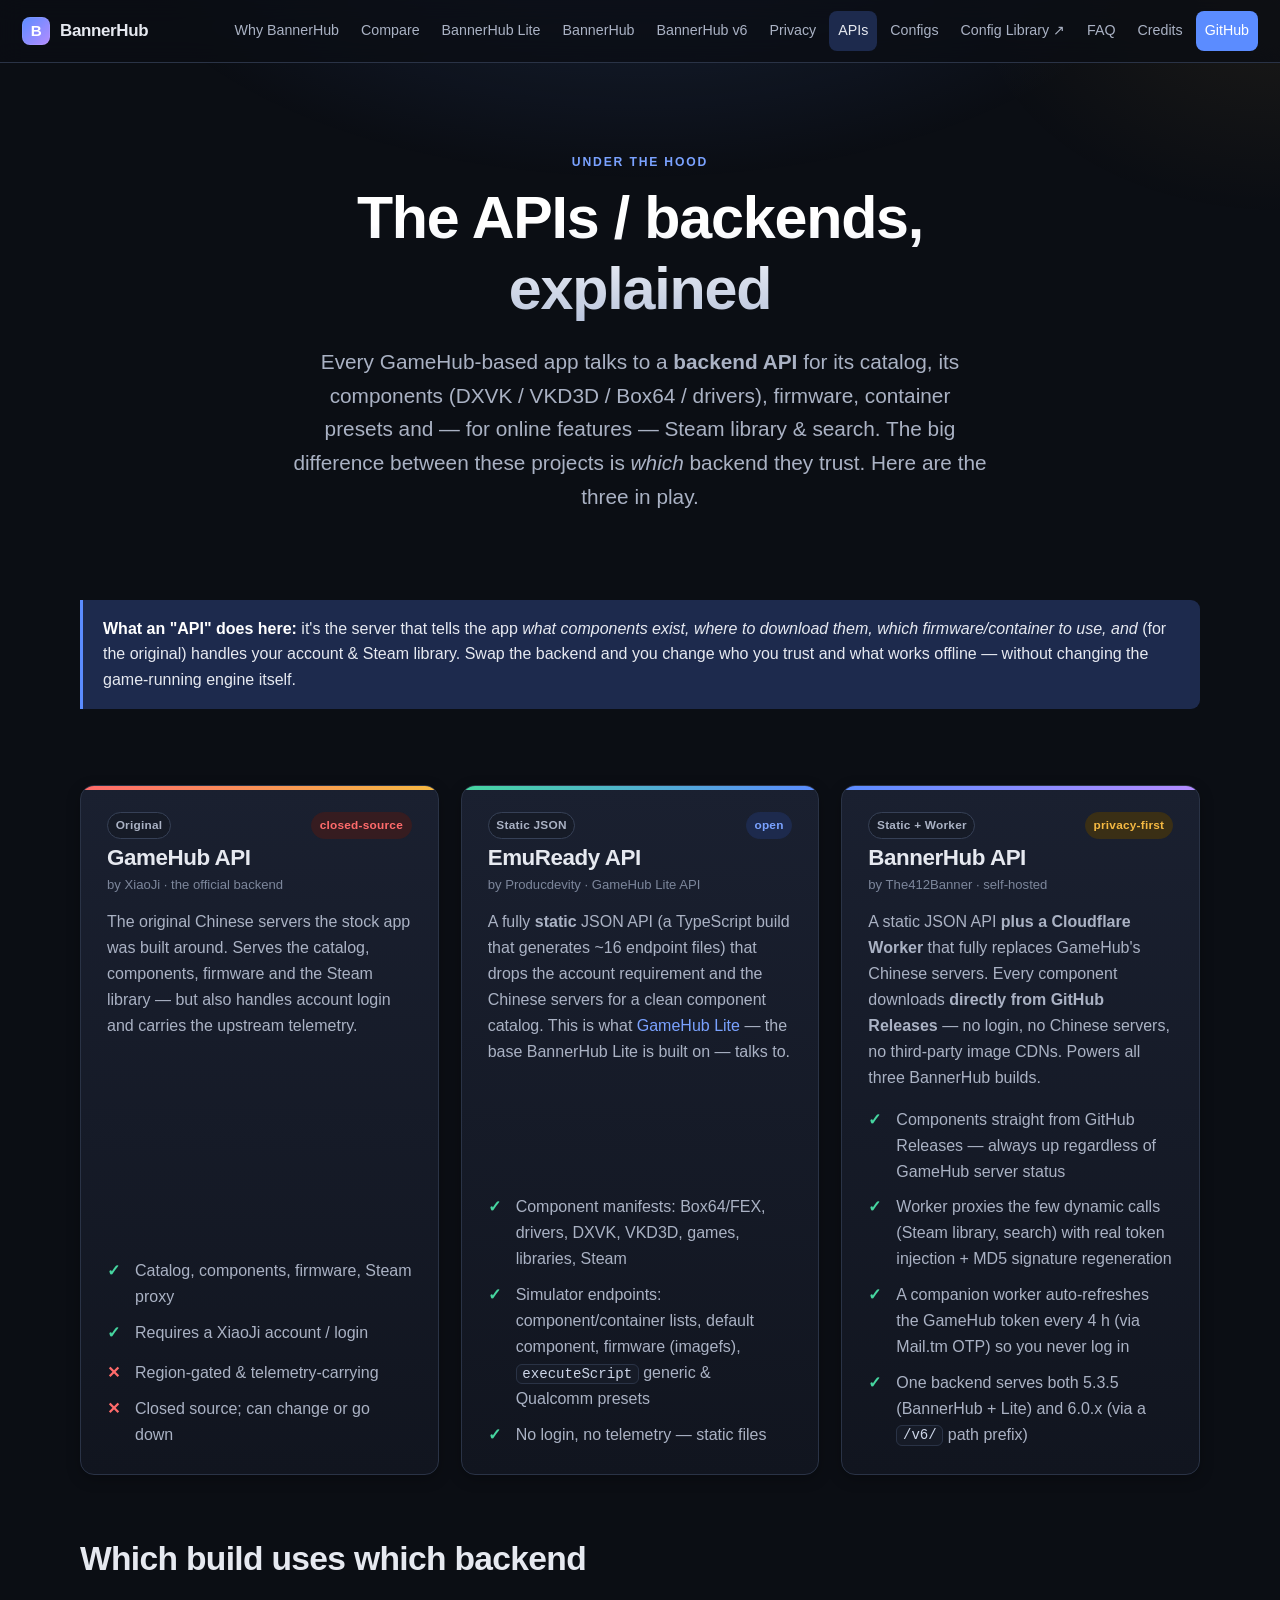
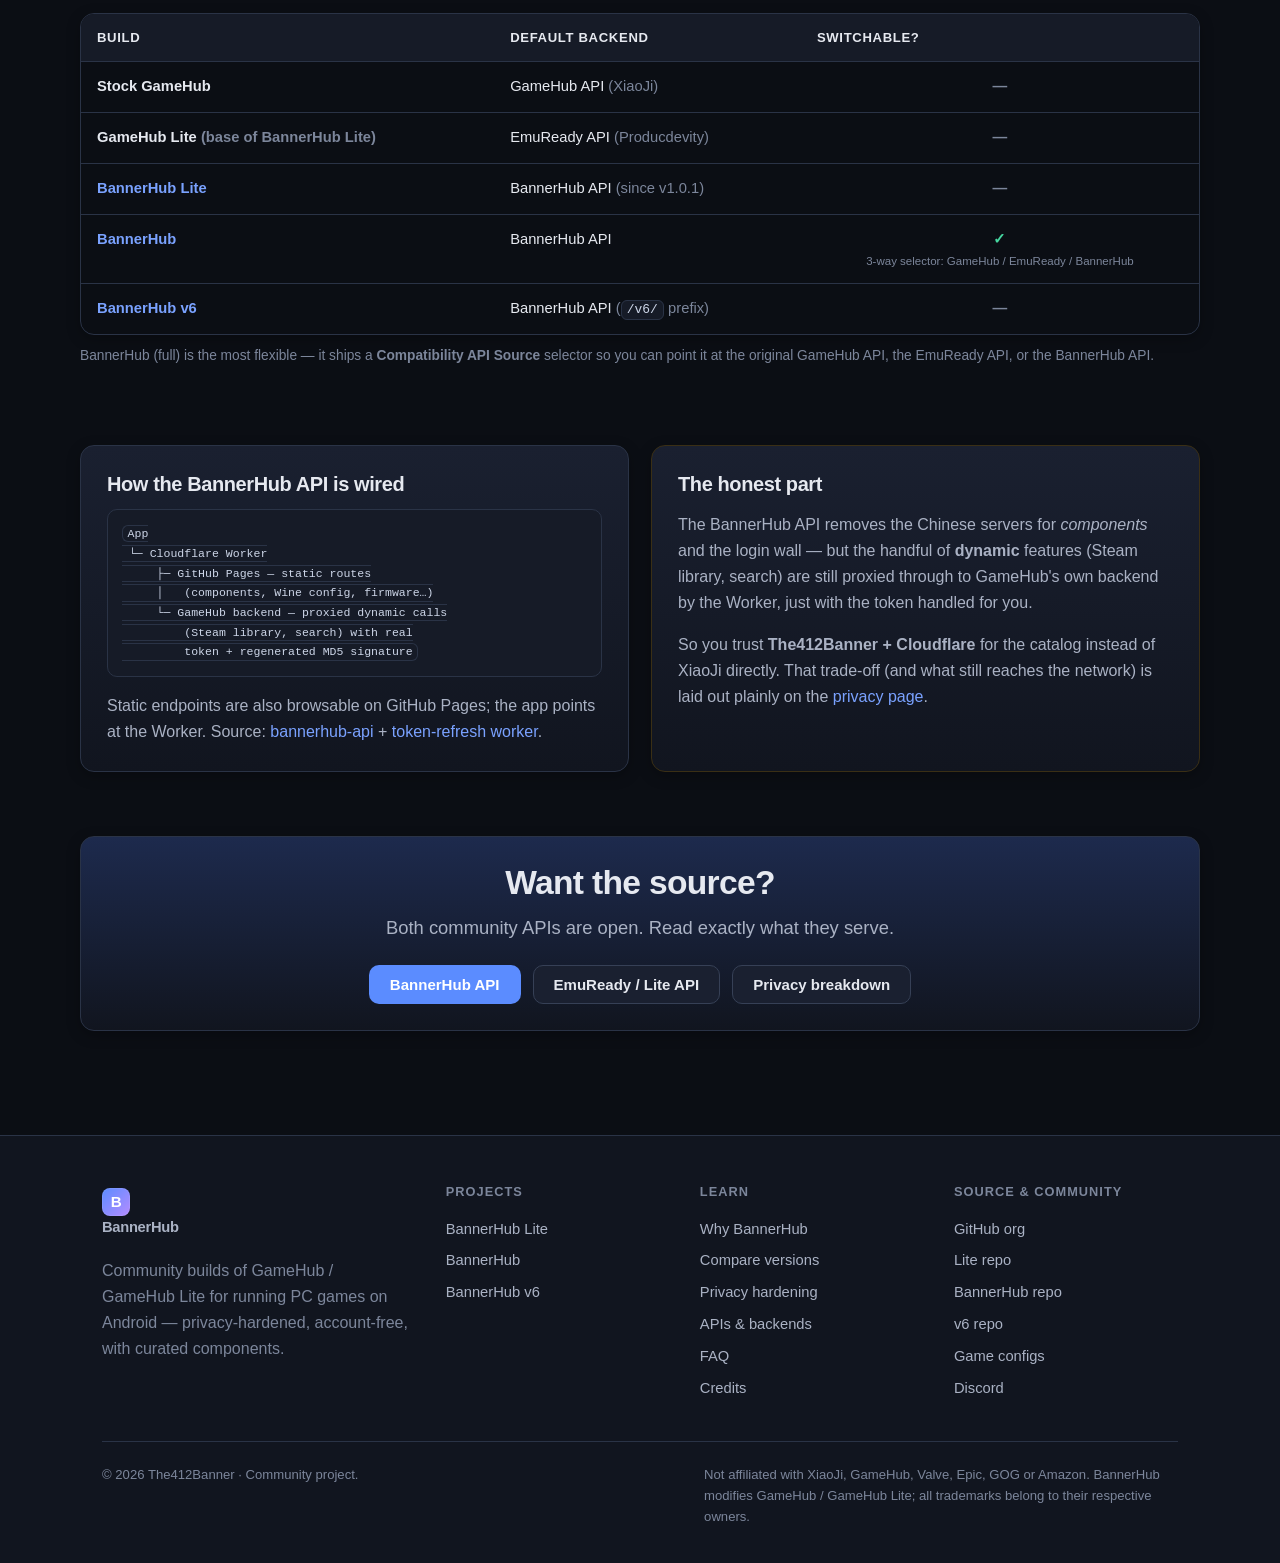
==== commit c0a0c304: "Add direct Config Library nav link (external, new tab) on all pages; widen header + raise nav breakp" ====
--- a/apis.html
+++ b/apis.html
@@ -23,6 +23,7 @@
       <a href="v6-privacy.html">Privacy</a>
       <a href="apis.html">APIs</a>
       <a href="configs.html">Configs</a>
+      <a href="https://the412banner.github.io/bannerhub-game-configs/" target="_blank" rel="noopener">Config Library ↗</a>
       <a href="faq.html">FAQ</a>
       <a href="credits.html">Credits</a>
       <a class="nav-cta" href="https://github.com/The412Banner" target="_blank" rel="noopener">GitHub</a>
--- a/assets/css/style.css
+++ b/assets/css/style.css
@@ -81,6 +81,7 @@
   background: rgba(11,14,20,.78);
   border-bottom: 1px solid var(--border);
 }
+.site-header .wrap { max-width: 1280px; }
 .nav { display: flex; align-items: center; gap: 12px; height: 62px; }
 .brand { display: flex; align-items: center; gap: 10px; font-weight: 800;
   font-size: 1.06rem; color: var(--text); letter-spacing: -.02em; }
@@ -109,7 +110,7 @@
   border: 1px solid var(--border); color: var(--text); width: 40px; height: 38px;
   border-radius: 9px; font-size: 1.2rem; cursor: pointer; }
 
-@media (max-width: 1080px) {
+@media (max-width: 1180px) {
   .nav-toggle { display: block; }
   .nav-links {
     position: absolute; top: 62px; left: 0; right: 0; flex-direction: column;
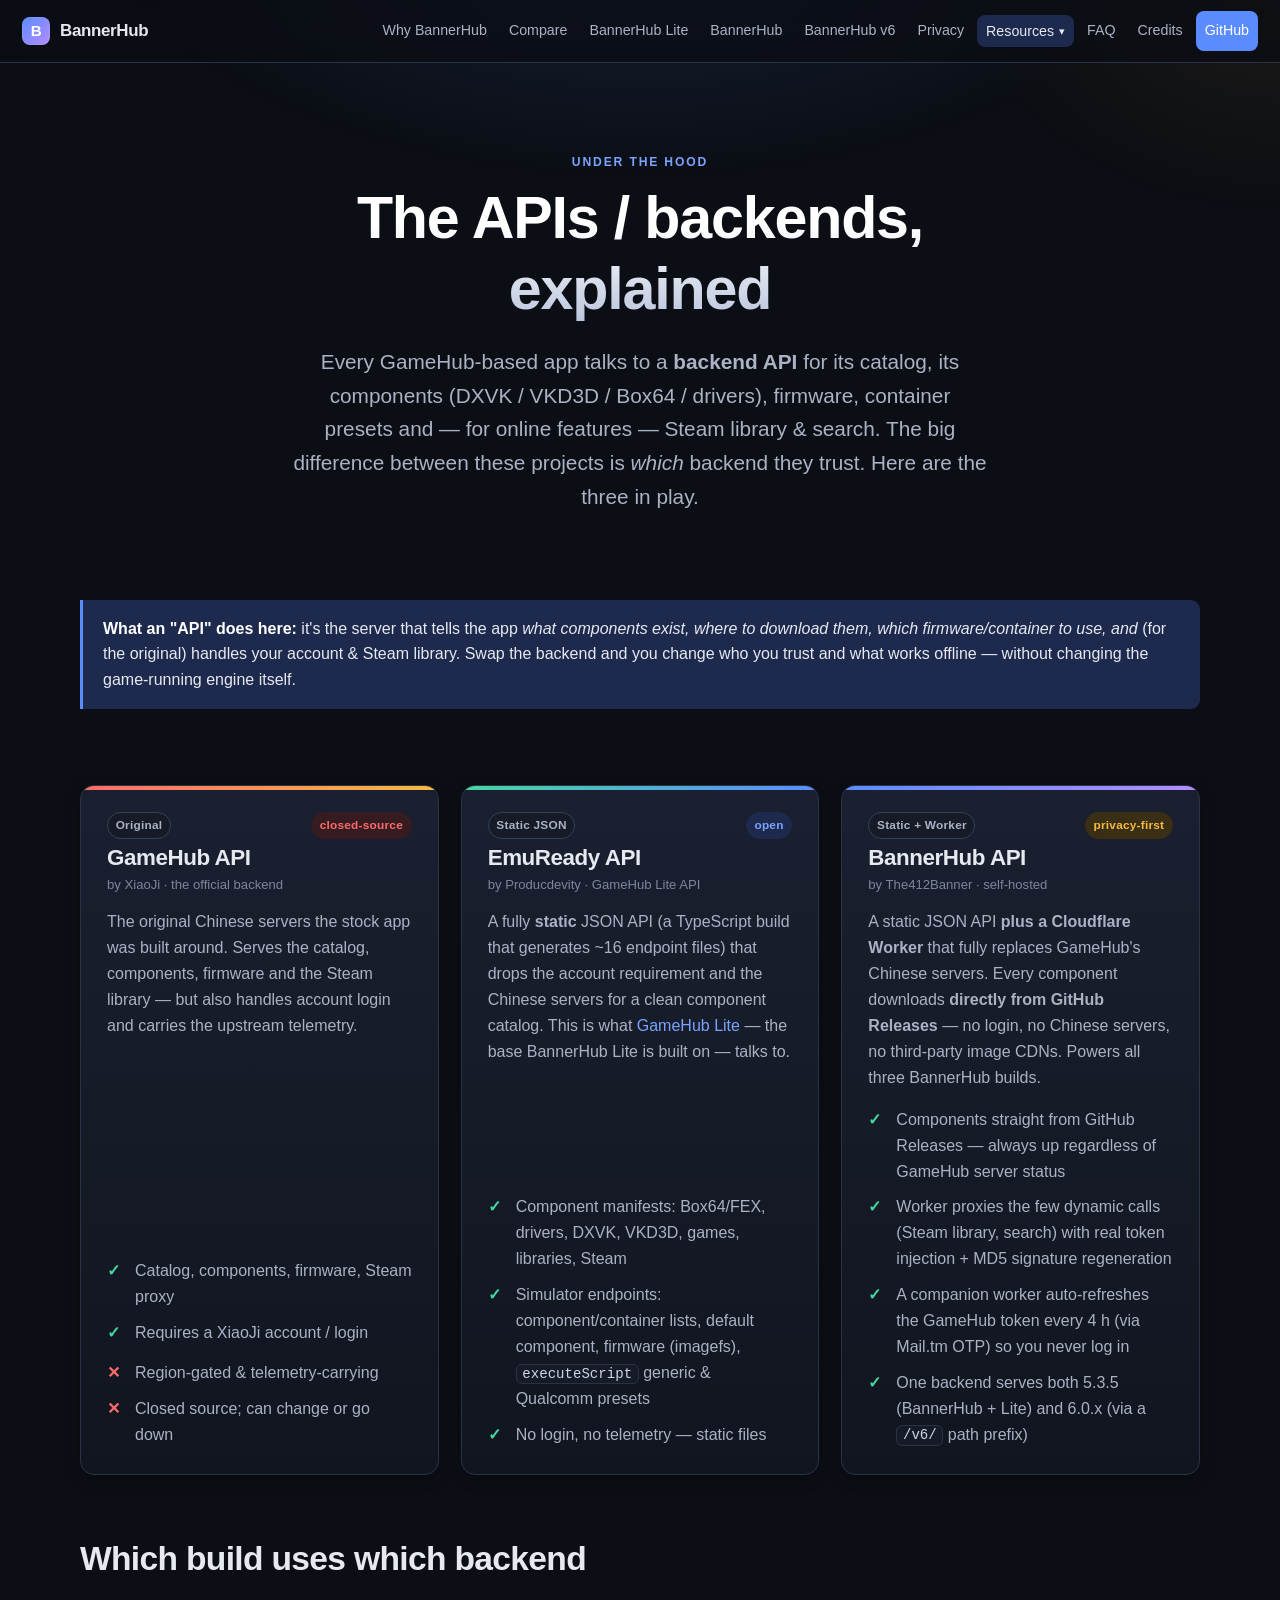
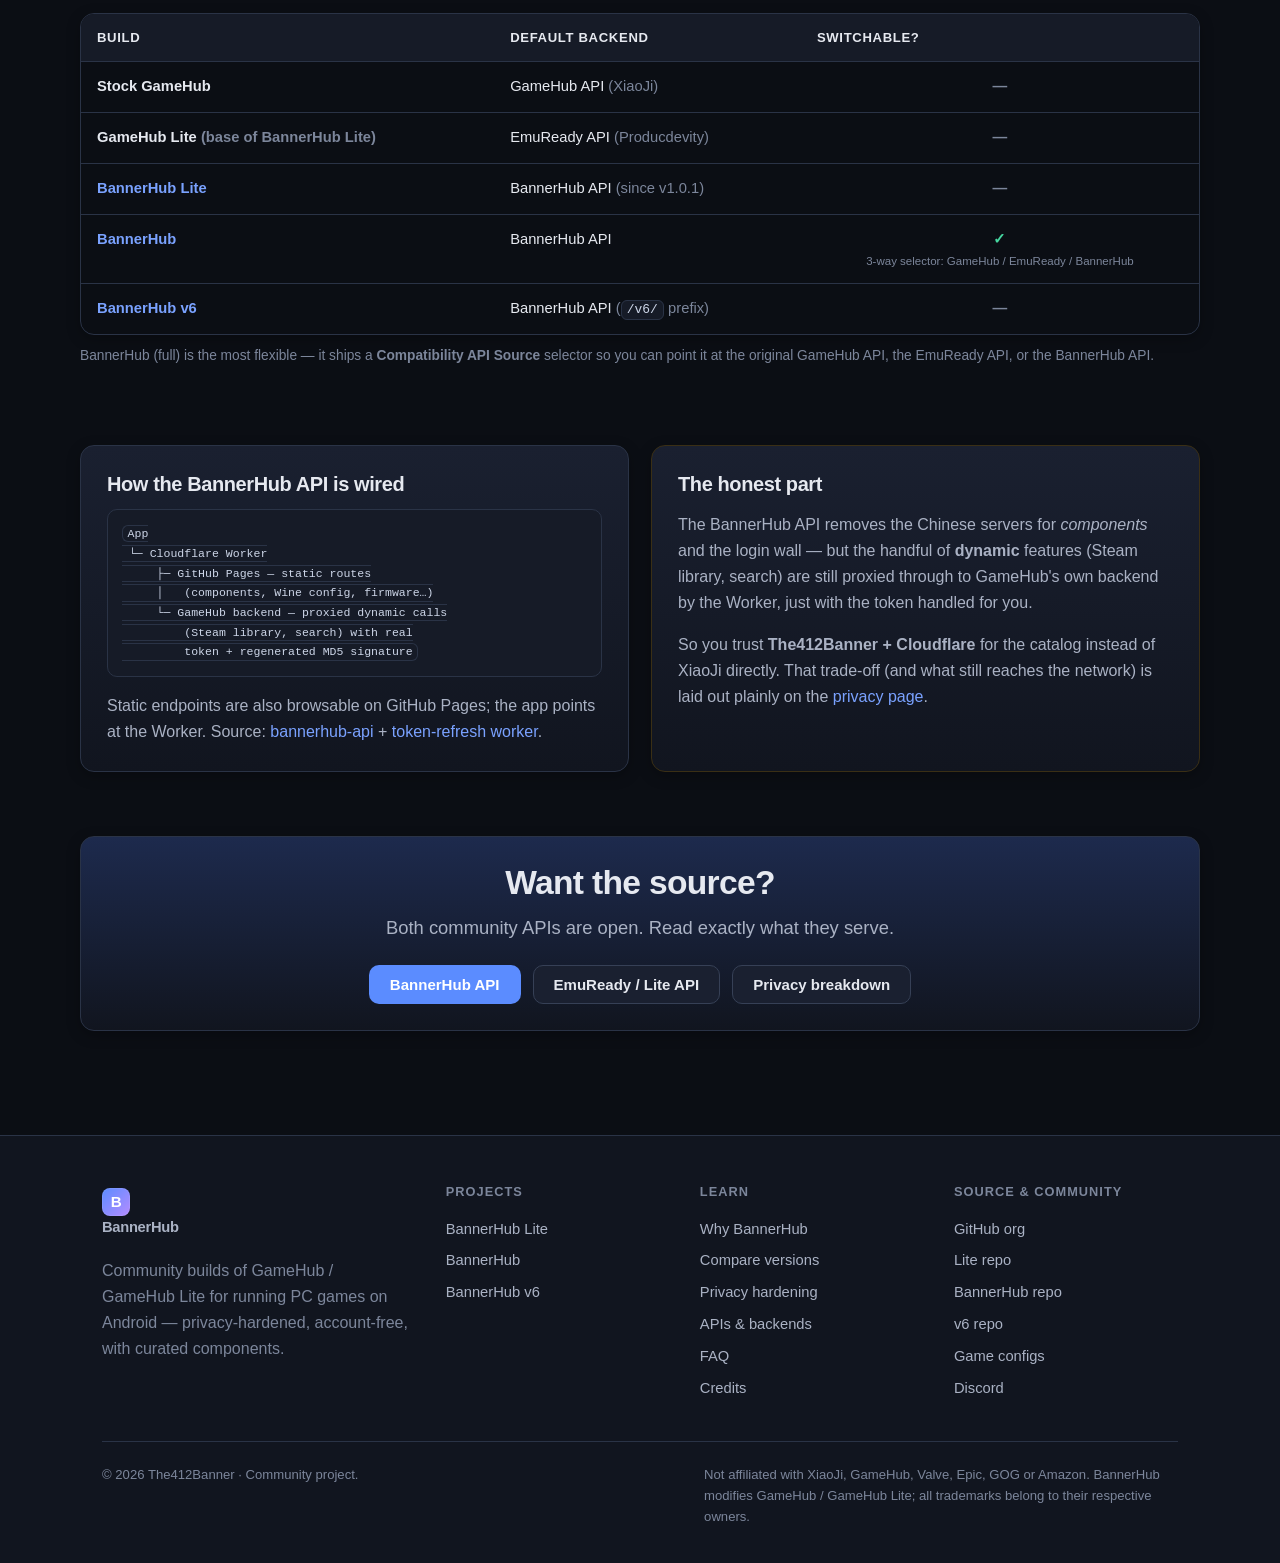
==== commit 8b99b577: "Group APIs/Configs/Config Library under a Resources nav dropdown (hover + click, mobile-friendly)" ====
--- a/apis.html
+++ b/apis.html
@@ -21,9 +21,14 @@
       <a href="bannerhub.html">BannerHub</a>
       <a href="v6.html">BannerHub v6</a>
       <a href="v6-privacy.html">Privacy</a>
-      <a href="apis.html">APIs</a>
-      <a href="configs.html">Configs</a>
-      <a href="https://the412banner.github.io/bannerhub-game-configs/" target="_blank" rel="noopener">Config Library ↗</a>
+      <div class="nav-dd">
+        <button class="nav-dd-toggle" type="button" aria-haspopup="true" aria-expanded="false">Resources <span class="car">▾</span></button>
+        <div class="nav-dd-menu">
+          <a href="apis.html">APIs</a>
+          <a href="configs.html">Configs</a>
+          <a href="https://the412banner.github.io/bannerhub-game-configs/" target="_blank" rel="noopener">Config Library ↗</a>
+        </div>
+      </div>
       <a href="faq.html">FAQ</a>
       <a href="credits.html">Credits</a>
       <a class="nav-cta" href="https://github.com/The412Banner" target="_blank" rel="noopener">GitHub</a>
--- a/assets/css/style.css
+++ b/assets/css/style.css
@@ -106,11 +106,36 @@
   background: var(--primary) !important; color: #fff !important; font-weight: 600;
 }
 .nav-cta:hover { background: var(--primary-2) !important; }
+
+/* nav "Resources" dropdown */
+.nav-dd { position: relative; display: inline-flex; }
+.nav-dd-toggle {
+  background: none; border: 0; cursor: pointer; font-family: inherit;
+  color: var(--text-2); padding: 8px 9px; border-radius: 8px; font-size: .89rem; font-weight: 500;
+  white-space: nowrap; display: inline-flex; align-items: center; gap: 5px;
+  transition: background .15s, color .15s;
+}
+.nav-dd-toggle:hover, .nav-dd.open .nav-dd-toggle { background: var(--surface); color: var(--text); }
+.nav-dd-toggle.active { color: var(--text); background: var(--primary-dim); }
+.nav-dd-toggle .car { font-size: .8em; transition: transform .15s; }
+.nav-dd.open .nav-dd-toggle .car { transform: rotate(180deg); }
+.nav-dd-menu {
+  display: none; position: absolute; top: 100%; left: 0; margin-top: 8px; min-width: 210px;
+  background: var(--bg-2); border: 1px solid var(--border); border-radius: 11px; padding: 6px;
+  box-shadow: var(--shadow); z-index: 60;
+}
+.nav-dd.open .nav-dd-menu { display: block; }
+.nav-dd-menu a { display: block; padding: 9px 12px; border-radius: 7px; color: var(--text-2);
+  font-size: .9rem; white-space: nowrap; }
+.nav-dd-menu a:hover { background: var(--surface); color: var(--text); text-decoration: none; }
+@media (min-width: 1081px) {
+  .nav-dd:hover .nav-dd-menu, .nav-dd:focus-within .nav-dd-menu { display: block; }
+}
 .nav-toggle { display: none; margin-left: auto; background: var(--surface);
   border: 1px solid var(--border); color: var(--text); width: 40px; height: 38px;
   border-radius: 9px; font-size: 1.2rem; cursor: pointer; }
 
-@media (max-width: 1180px) {
+@media (max-width: 1080px) {
   .nav-toggle { display: block; }
   .nav-links {
     position: absolute; top: 62px; left: 0; right: 0; flex-direction: column;
@@ -119,6 +144,13 @@
   }
   .nav-links.open { display: flex; }
   .nav-links a { width: 100%; padding: 11px 14px; }
+  /* dropdown expands inline inside the mobile menu */
+  .nav-dd { width: 100%; display: block; }
+  .nav-dd-toggle { width: 100%; justify-content: space-between; padding: 11px 14px; }
+  .nav-dd-menu { position: static; display: none; margin: 2px 0 2px 10px; min-width: 0;
+    box-shadow: none; border: none; background: transparent; padding: 0; }
+  .nav-dd.open .nav-dd-menu { display: block; }
+  .nav-dd-menu a { padding: 10px 14px; }
 }
 
 /* ---------- buttons ---------- */
